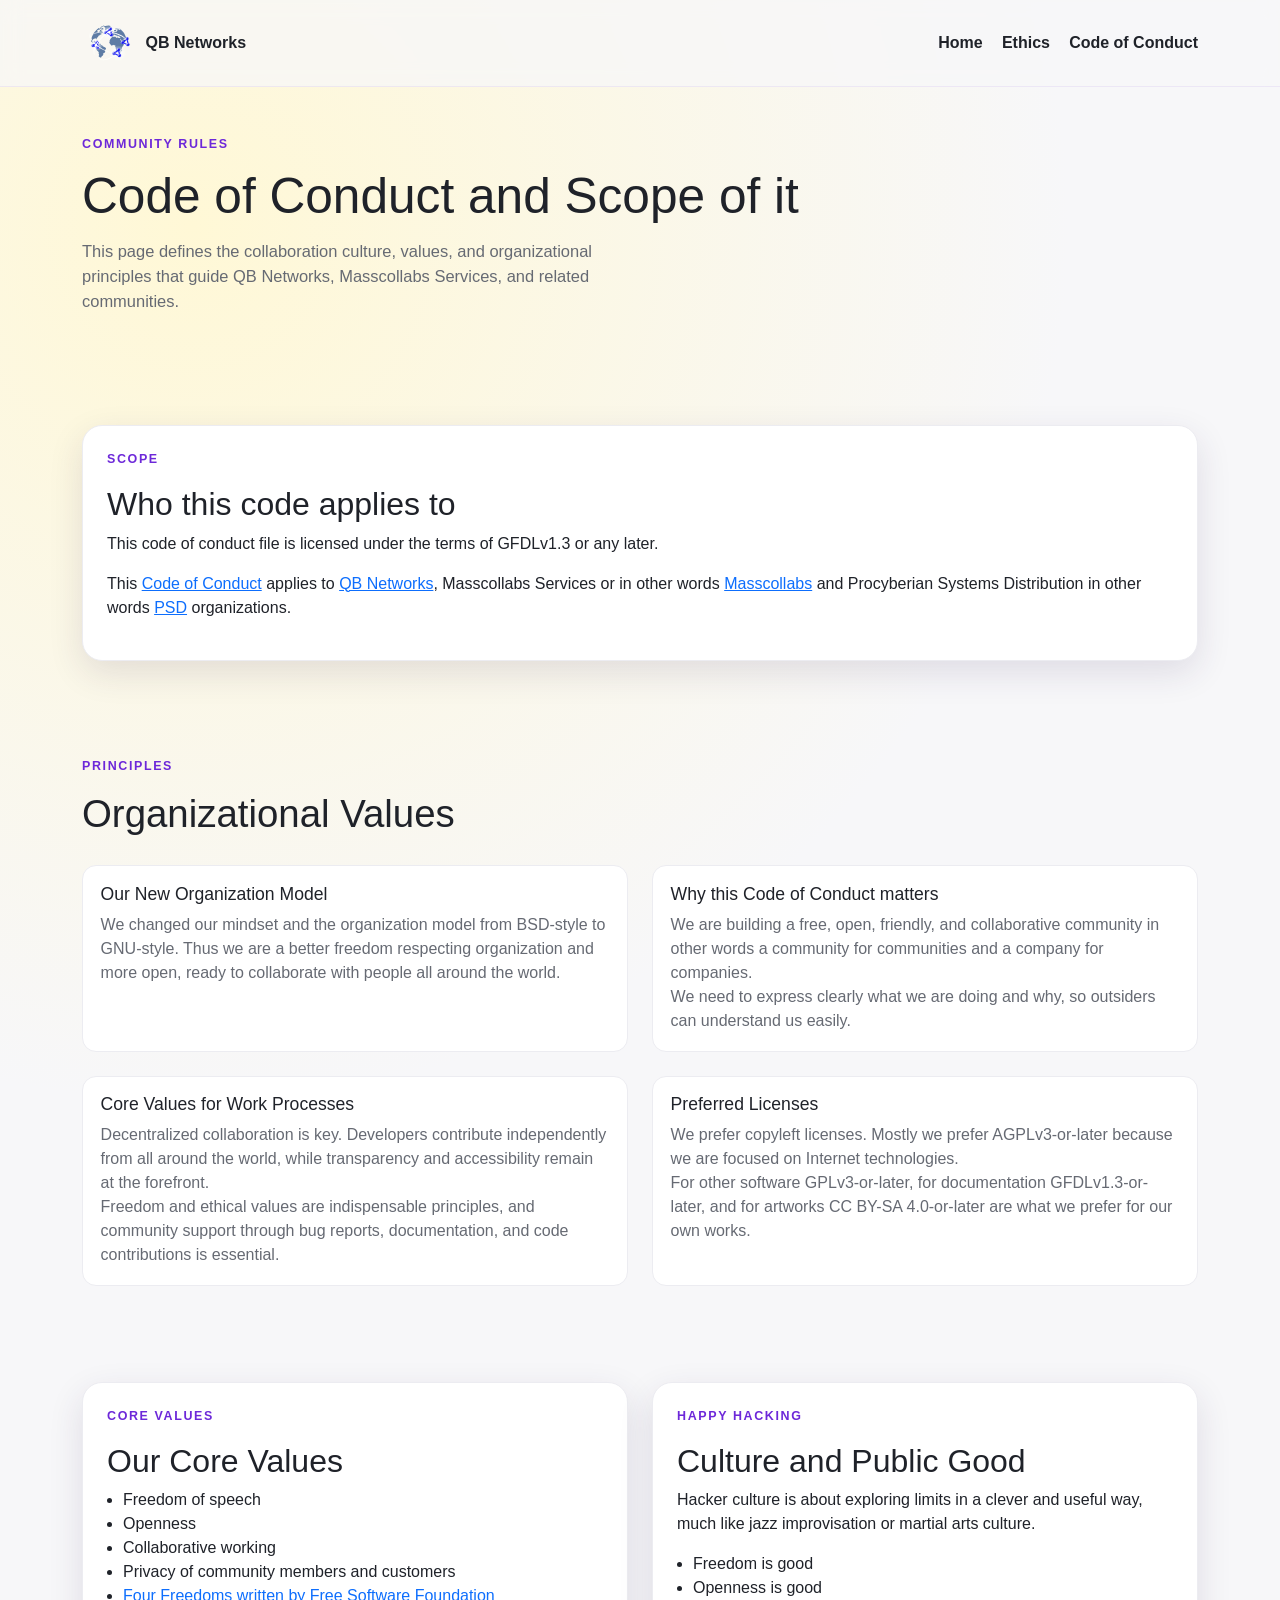
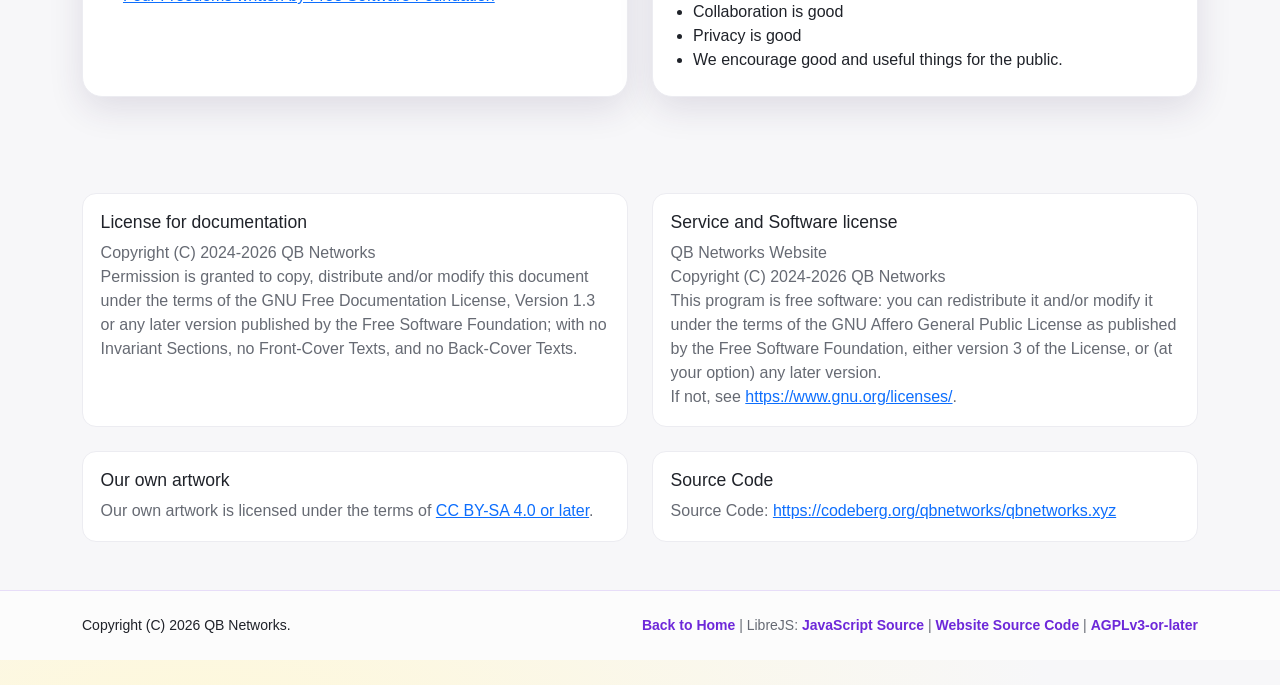
==== coc.html @ 7ae17839 "feat: refresh site structure and licensing links Signed-off-by: Mert Gör <mertgor@qbnetworks.xyz>" ====
<!doctype html>
<!--
QB Networks - modern and mobile-friendly promotional website.
Copyright (C) 2026 QB Networks

This program is free software: you can redistribute it and/or modify
it under the terms of the GNU Affero General Public License as published
by the Free Software Foundation, either version 3 of the License, or
(at your option) any later version.

This program is distributed in the hope that it will be useful,
but WITHOUT ANY WARRANTY; without even the implied warranty of
MERCHANTABILITY or FITNESS FOR A PARTICULAR PURPOSE. See the
GNU Affero General Public License for more details.

You should have received a copy of the GNU Affero General Public License
along with this program. If not, see <https://www.gnu.org/licenses/>.
-->
<html lang="en-US">
<head>
  <meta charset="utf-8">
  <meta name="viewport" content="width=device-width, initial-scale=1">
  <title>QB Networks - Code of Conduct</title>
  <meta name="description" content="QB Networks code of conduct, organizational values, and licensing notes.">

  <link
    href="https://cdn.jsdelivr.net/npm/bootstrap@5.3.3/dist/css/bootstrap.min.css"
    rel="stylesheet"
    integrity="sha384-QWTKZyjpPEjISv5WaRU9OFeRpok6YctnYmDr5pNlyT2bRjXh0JMhjY6hW+ALEwIH"
    crossorigin="anonymous"
  >

  <link rel="stylesheet" href="styles.css">
  <link rel="icon" type="image/svg+xml" href="img/qbnetworks400x400.svg">
  <link rel="jslicense" href="#jslicense-labels1">
</head>
<body>
  <div class="bg-orb orb-a" aria-hidden="true"></div>
  <div class="bg-orb orb-b" aria-hidden="true"></div>

  <header class="site-header" id="top">
    <nav class="container py-3">
      <div class="d-flex align-items-center justify-content-between">
        <a class="brand" href="index.html" aria-label="Home page">
          <img class="brand-mark" src="img/qbnetworks400x400.svg" alt="" aria-hidden="true">
          <span class="brand-text">QB Networks</span>
        </a>

        <button id="menuButton" class="menu-btn" aria-expanded="false" aria-controls="mainMenu">
          Menu
        </button>

        <ul id="mainMenu" class="menu-list">
          <li><a href="index.html">Home</a></li>
          <li><a href="ethics.html">Ethics</a></li>
          <li><a href="coc.html">Code of Conduct</a></li>
        </ul>
      </div>
    </nav>
  </header>

  <main>
    <section class="hero-section container py-5 py-lg-6">
      <div class="row align-items-center g-4">
        <div class="col-lg-8 reveal">
          <p class="eyebrow">Community Rules</p>
          <h1 class="hero-title">Code of Conduct and Scope of it</h1>
          <p class="hero-subtitle">
            This page defines the collaboration culture, values, and organizational principles
            that guide QB Networks, Masscollabs Services, and related communities.
          </p>
        </div>
      </div>
    </section>

    <section class="container py-5">
      <div class="row g-4">
        <div class="col-lg-12 reveal">
          <div class="contact-info">
            <p class="eyebrow">Scope</p>
            <h2>Who this code applies to</h2>
            <p>This code of conduct file is licensed under the terms of GFDLv1.3 or any later.</p>
            <p>
              This <a href="https://codeberg.org/masscollabs/masscollabs/src/branch/master/CODE_OF_CONDUCT.md" target="_blank" rel="noopener noreferrer">Code of Conduct</a>
              applies to <a href="https://source.masscollabs.xyz/qbnetworks" target="_blank" rel="noopener noreferrer">QB Networks</a>,
              Masscollabs Services or in other words <a href="https://source.masscollabs.xyz/masscollabs" target="_blank" rel="noopener noreferrer">Masscollabs</a>
              and Procyberian Systems Distribution in other words <a href="https://source.masscollabs.xyz/procyberian" target="_blank" rel="noopener noreferrer">PSD</a> organizations.
            </p>
          </div>
        </div>
      </div>
    </section>

    <section class="container py-5">
      <div class="section-head reveal">
        <p class="eyebrow">Principles</p>
        <h2>Organizational Values</h2>
      </div>

      <div class="row g-4 mt-1">
        <div class="col-md-6 reveal">
          <article class="feature-card">
            <h3>Our New Organization Model</h3>
            <p>We changed our mindset and the organization model from BSD-style to GNU-style. Thus we are a better freedom respecting organization and more open, ready to collaborate with people all around the world.</p>
          </article>
        </div>
        <div class="col-md-6 reveal">
          <article class="feature-card">
            <h3>Why this Code of Conduct matters</h3>
            <p>We are building a free, open, friendly, and collaborative community in other words a community for communities and a company for companies.</p>
            <p class="mb-0">We need to express clearly what we are doing and why, so outsiders can understand us easily.</p>
          </article>
        </div>
        <div class="col-md-6 reveal">
          <article class="feature-card">
            <h3>Core Values for Work Processes</h3>
            <p>Decentralized collaboration is key. Developers contribute independently from all around the world, while transparency and accessibility remain at the forefront.</p>
            <p class="mb-0">Freedom and ethical values are indispensable principles, and community support through bug reports, documentation, and code contributions is essential.</p>
          </article>
        </div>
        <div class="col-md-6 reveal">
          <article class="feature-card">
            <h3>Preferred Licenses</h3>
            <p>We prefer copyleft licenses. Mostly we prefer AGPLv3-or-later because we are focused on Internet technologies.</p>
            <p class="mb-0">For other software GPLv3-or-later, for documentation GFDLv1.3-or-later, and for artworks CC BY-SA 4.0-or-later are what we prefer for our own works.</p>
          </article>
        </div>
      </div>
    </section>

    <section class="container py-5">
      <div class="row g-4 align-items-stretch">
        <div class="col-lg-6 reveal">
          <div class="contact-info">
            <p class="eyebrow">Core Values</p>
            <h2>Our Core Values</h2>
            <ul class="ps-3 mb-0">
              <li>Freedom of speech</li>
              <li>Openness</li>
              <li>Collaborative working</li>
              <li>Privacy of community members and customers</li>
              <li><a href="https://www.gnu.org/philosophy/free-sw.en.html" target="_blank" rel="noopener noreferrer">Four Freedoms written by Free Software Foundation</a></li>
            </ul>
          </div>
        </div>

        <div class="col-lg-6 reveal">
          <div class="contact-form p-4">
            <p class="eyebrow">Happy Hacking</p>
            <h2>Culture and Public Good</h2>
            <p>Hacker culture is about exploring limits in a clever and useful way, much like jazz improvisation or martial arts culture.</p>
            <ul class="ps-3 mb-0">
              <li>Freedom is good</li>
              <li>Openness is good</li>
              <li>Collaboration is good</li>
              <li>Privacy is good</li>
              <li>We encourage good and useful things for the public.</li>
            </ul>
          </div>
        </div>
      </div>
    </section>

    <section class="container py-5 pb-6">
      <div class="row g-4">
        <div class="col-lg-6 reveal">
          <article class="feature-card">
            <h3>License for documentation</h3>
            <p>Copyright (C) 2024-2026 QB Networks</p>
            <p class="mb-0">Permission is granted to copy, distribute and/or modify this document under the terms of the GNU Free Documentation License, Version 1.3 or any later version published by the Free Software Foundation; with no Invariant Sections, no Front-Cover Texts, and no Back-Cover Texts.</p>
          </article>
        </div>
        <div class="col-lg-6 reveal">
          <article class="feature-card">
            <h3>Service and Software license</h3>
            <p>QB Networks Website<br>Copyright (C) 2024-2026 QB Networks</p>
            <p>This program is free software: you can redistribute it and/or modify it under the terms of the GNU Affero General Public License as published by the Free Software Foundation, either version 3 of the License, or (at your option) any later version.</p>
            <p class="mb-0">If not, see <a href="https://www.gnu.org/licenses/" target="_blank" rel="noopener noreferrer">https://www.gnu.org/licenses/</a>.</p>
          </article>
        </div>
        <div class="col-lg-6 reveal">
          <article class="feature-card">
            <h3>Our own artwork</h3>
            <p class="mb-0">Our own artwork is licensed under the terms of <a href="https://creativecommons.org/licenses/by-sa/4.0/deed.en" target="_blank" rel="noopener noreferrer">CC BY-SA 4.0 or later</a>.</p>
          </article>
        </div>
        <div class="col-lg-6 reveal">
          <article class="feature-card">
            <h3>Source Code</h3>
            <p class="mb-0">Source Code: <a href="https://codeberg.org/qbnetworks/qbnetworks.xyz" target="_blank" rel="noopener noreferrer">https://codeberg.org/qbnetworks/qbnetworks.xyz</a></p>
          </article>
        </div>
      </div>
    </section>
  </main>

  <footer class="site-footer py-4">
    <div class="container d-flex flex-column flex-md-row justify-content-between gap-2">
      <small>Copyright (C) 2026 QB Networks.</small>
      <small class="footer-meta">
        <a href="index.html">Back to Home</a> |
        LibreJS: <a href="script.js">JavaScript Source</a> |
        <a href="https://codeberg.org/qbnetworks/qbnetworks.xyz">Website Source Code</a> |
        <a href="https://www.gnu.org/licenses/agpl-3.0.html">AGPLv3-or-later</a>
      </small>
    </div>
  </footer>

  <table id="jslicense-labels1" class="visually-hidden" aria-hidden="true">
    <tr>
      <td><a href="script.js">script.js</a></td>
      <td><a href="https://www.gnu.org/licenses/agpl-3.0.html">GNU AGPLv3 or later</a></td>
      <td><a href="script.js">Source</a></td>
    </tr>
  </table>

  <script src="script.js"></script>
</body>
</html>
---- styles.css ----
/*
QB Networks - modern and mobile-friendly promotional website.
Copyright (C) 2026 QB Networks

This program is free software: you can redistribute it and/or modify
it under the terms of the GNU Affero General Public License as published
by the Free Software Foundation, either version 3 of the License, or
(at your option) any later version.

This program is distributed in the hope that it will be useful,
but WITHOUT ANY WARRANTY; without even the implied warranty of
MERCHANTABILITY or FITNESS FOR A PARTICULAR PURPOSE. See the
GNU Affero General Public License for more details.

You should have received a copy of the GNU Affero General Public License
along with this program. If not, see <https://www.gnu.org/licenses/>.
*/

:root {
  --bg: #f7f7f9;
  --white: #ffffff;
  --gray-100: #ececf1;
  --gray-500: #666a73;
  --gray-900: #1f2229;
  --yellow: #ffcc29;
  --yellow-strong: #ffb300;
  --purple: #6d28d9;
  --purple-soft: #8854e9;
  --radius-lg: 20px;
  --radius-md: 14px;
  --shadow-soft: 0 12px 35px rgba(49, 34, 79, 0.12);
}

* {
  box-sizing: border-box;
}

html,
body {
  margin: 0;
  padding: 0;
  background: radial-gradient(circle at 15% 10%, #fff8d6 0%, var(--bg) 38%),
              radial-gradient(circle at 85% 8%, #eee5ff 0%, transparent 35%),
              var(--bg);
  color: var(--gray-900);
  font-family: "Segoe UI", "Trebuchet MS", sans-serif;
  scroll-behavior: smooth;
}

body {
  min-height: 100vh;
  position: relative;
  overflow-x: hidden;
}

.py-lg-6 {
  padding-top: 6rem;
  padding-bottom: 6rem;
}

.pb-6 {
  padding-bottom: 6rem;
}

.bg-orb {
  position: fixed;
  border-radius: 999px;
  filter: blur(50px);
  opacity: 0.35;
  z-index: -1;
}

.orb-a {
  width: 260px;
  height: 260px;
  background: var(--yellow);
  top: -70px;
  left: -50px;
}

.orb-b {
  width: 320px;
  height: 320px;
  background: var(--purple-soft);
  right: -100px;
  top: 120px;
}

.site-header {
  position: sticky;
  top: 0;
  z-index: 10;
  -webkit-backdrop-filter: blur(10px);
  backdrop-filter: blur(10px);
  background: rgba(247, 247, 249, 0.75);
  border-bottom: 1px solid rgba(109, 40, 217, 0.08);
  transition: box-shadow 0.25s ease;
}

.site-header.scrolled {
  box-shadow: 0 10px 30px rgba(0, 0, 0, 0.08);
}

.brand {
  text-decoration: none;
  color: inherit;
  display: inline-flex;
  align-items: center;
  gap: 0.6rem;
  font-weight: 700;
}

.brand-mark {
  width: 54px;
  height: 54px;
  border-radius: 0;
  display: block;
  object-fit: cover;
  background: transparent;
  box-shadow: none;
}

.menu-btn {
  display: none;
  border: 0;
  border-radius: 999px;
  background: var(--purple);
  color: var(--white);
  padding: 0.55rem 1rem;
}

.menu-list {
  list-style: none;
  margin: 0;
  padding: 0;
  display: flex;
  align-items: center;
  gap: 1.2rem;
}

.menu-list a {
  text-decoration: none;
  color: var(--gray-900);
  font-weight: 600;
  position: relative;
}

.menu-list a::after {
  content: "";
  position: absolute;
  left: 0;
  bottom: -4px;
  width: 0;
  height: 2px;
  background: linear-gradient(to right, var(--yellow), var(--purple));
  transition: width 0.2s ease;
}

.menu-list a:hover::after,
.menu-list a:focus-visible::after {
  width: 100%;
}

.eyebrow {
  text-transform: uppercase;
  letter-spacing: 0.13em;
  font-size: 0.78rem;
  color: var(--purple);
  font-weight: 700;
}

.hero-title {
  font-size: clamp(2rem, 4vw, 3.1rem);
  line-height: 1.08;
  margin: 0.5rem 0 1rem;
}

.hero-subtitle {
  max-width: 58ch;
  color: var(--gray-500);
  font-size: 1.03rem;
}

.glass-card {
  background: rgba(255, 255, 255, 0.72);
  border: 1px solid rgba(109, 40, 217, 0.15);
  border-radius: var(--radius-lg);
  box-shadow: var(--shadow-soft);
  -webkit-backdrop-filter: blur(8px);
  backdrop-filter: blur(8px);
}

.hero-card {
  padding: 1.4rem;
}

.status-list {
  display: grid;
  gap: 0.7rem;
}

.status-item {
  display: flex;
  align-items: center;
  gap: 0.65rem;
  color: #2f3240;
}

.dot {
  width: 10px;
  height: 10px;
  border-radius: 999px;
  background: var(--yellow-strong);
  box-shadow: 0 0 0 5px rgba(255, 179, 0, 0.18);
}

.section-head h2 {
  margin-bottom: 0;
  font-size: clamp(1.6rem, 3vw, 2.4rem);
}

.feature-card {
  background: var(--white);
  border: 1px solid var(--gray-100);
  border-radius: var(--radius-md);
  padding: 1.1rem;
  height: 100%;
  transition: transform 0.2s ease, box-shadow 0.2s ease, border-color 0.2s ease;
}

.feature-card:hover {
  transform: translateY(-4px);
  border-color: rgba(109, 40, 217, 0.35);
  box-shadow: 0 10px 25px rgba(109, 40, 217, 0.08);
}

.feature-card h3 {
  font-size: 1.1rem;
  margin-bottom: 0.5rem;
}

.feature-card p {
  margin-bottom: 0;
  color: var(--gray-500);
}

.contact-info,
.contact-form {
  background: var(--white);
  border: 1px solid var(--gray-100);
  border-radius: var(--radius-lg);
  box-shadow: var(--shadow-soft);
  height: 100%;
}

.contact-info {
  padding: 1.5rem;
}

.contact-form {
  padding: 1.5rem;
}

.form-control {
  border-radius: 12px;
  border: 1px solid #d7d9de;
  padding: 0.65rem 0.8rem;
}

.form-control:focus {
  border-color: var(--purple-soft);
  box-shadow: 0 0 0 0.2rem rgba(109, 40, 217, 0.18);
}

.btn-primary-custom,
.btn-secondary-custom {
  display: inline-flex;
  align-items: center;
  justify-content: center;
  border-radius: 999px;
  text-decoration: none;
  border: 0;
  font-weight: 700;
  padding: 0.75rem 1.2rem;
}

.btn-primary-custom {
  background: linear-gradient(120deg, var(--yellow), var(--yellow-strong));
  color: #1f1f1f;
}

.btn-primary-custom:hover {
  filter: brightness(1.03);
}

.btn-secondary-custom {
  background: #f2eafd;
  color: #38196f;
  border: 1px solid rgba(109, 40, 217, 0.25);
}

.form-result {
  min-height: 1.5rem;
  color: var(--purple);
  font-weight: 600;
}

.site-footer {
  border-top: 1px solid rgba(109, 40, 217, 0.15);
  background: rgba(255, 255, 255, 0.62);
}

.footer-meta {
  color: var(--gray-500);
}

.footer-meta a {
  color: var(--purple);
  font-weight: 700;
  text-decoration: none;
}

.footer-meta a:hover,
.footer-meta a:focus-visible {
  text-decoration: underline;
}

.reveal {
  opacity: 0;
  transform: translateY(22px);
  transition: opacity 0.55s ease, transform 0.55s ease;
}

.reveal.visible {
  opacity: 1;
  transform: translateY(0);
}

@media (max-width: 991.98px) {
  .menu-btn {
    display: inline-flex;
  }

  .menu-list {
    position: absolute;
    top: 72px;
    right: 1rem;
    width: min(220px, calc(100vw - 2rem));
    flex-direction: column;
    align-items: stretch;
    gap: 0.4rem;
    background: var(--white);
    border: 1px solid var(--gray-100);
    border-radius: 12px;
    box-shadow: 0 16px 40px rgba(0, 0, 0, 0.12);
    padding: 0.7rem;
    display: none;
  }

  .menu-list.open {
    display: flex;
  }

  .menu-list a {
    display: block;
    padding: 0.55rem 0.6rem;
    border-radius: 8px;
  }

  .menu-list a:hover,
  .menu-list a:focus-visible {
    background: #f6f0ff;
  }

}

@media (prefers-reduced-motion: reduce) {
  * {
    animation: none !important;
    transition: none !important;
    scroll-behavior: auto !important;
  }
}
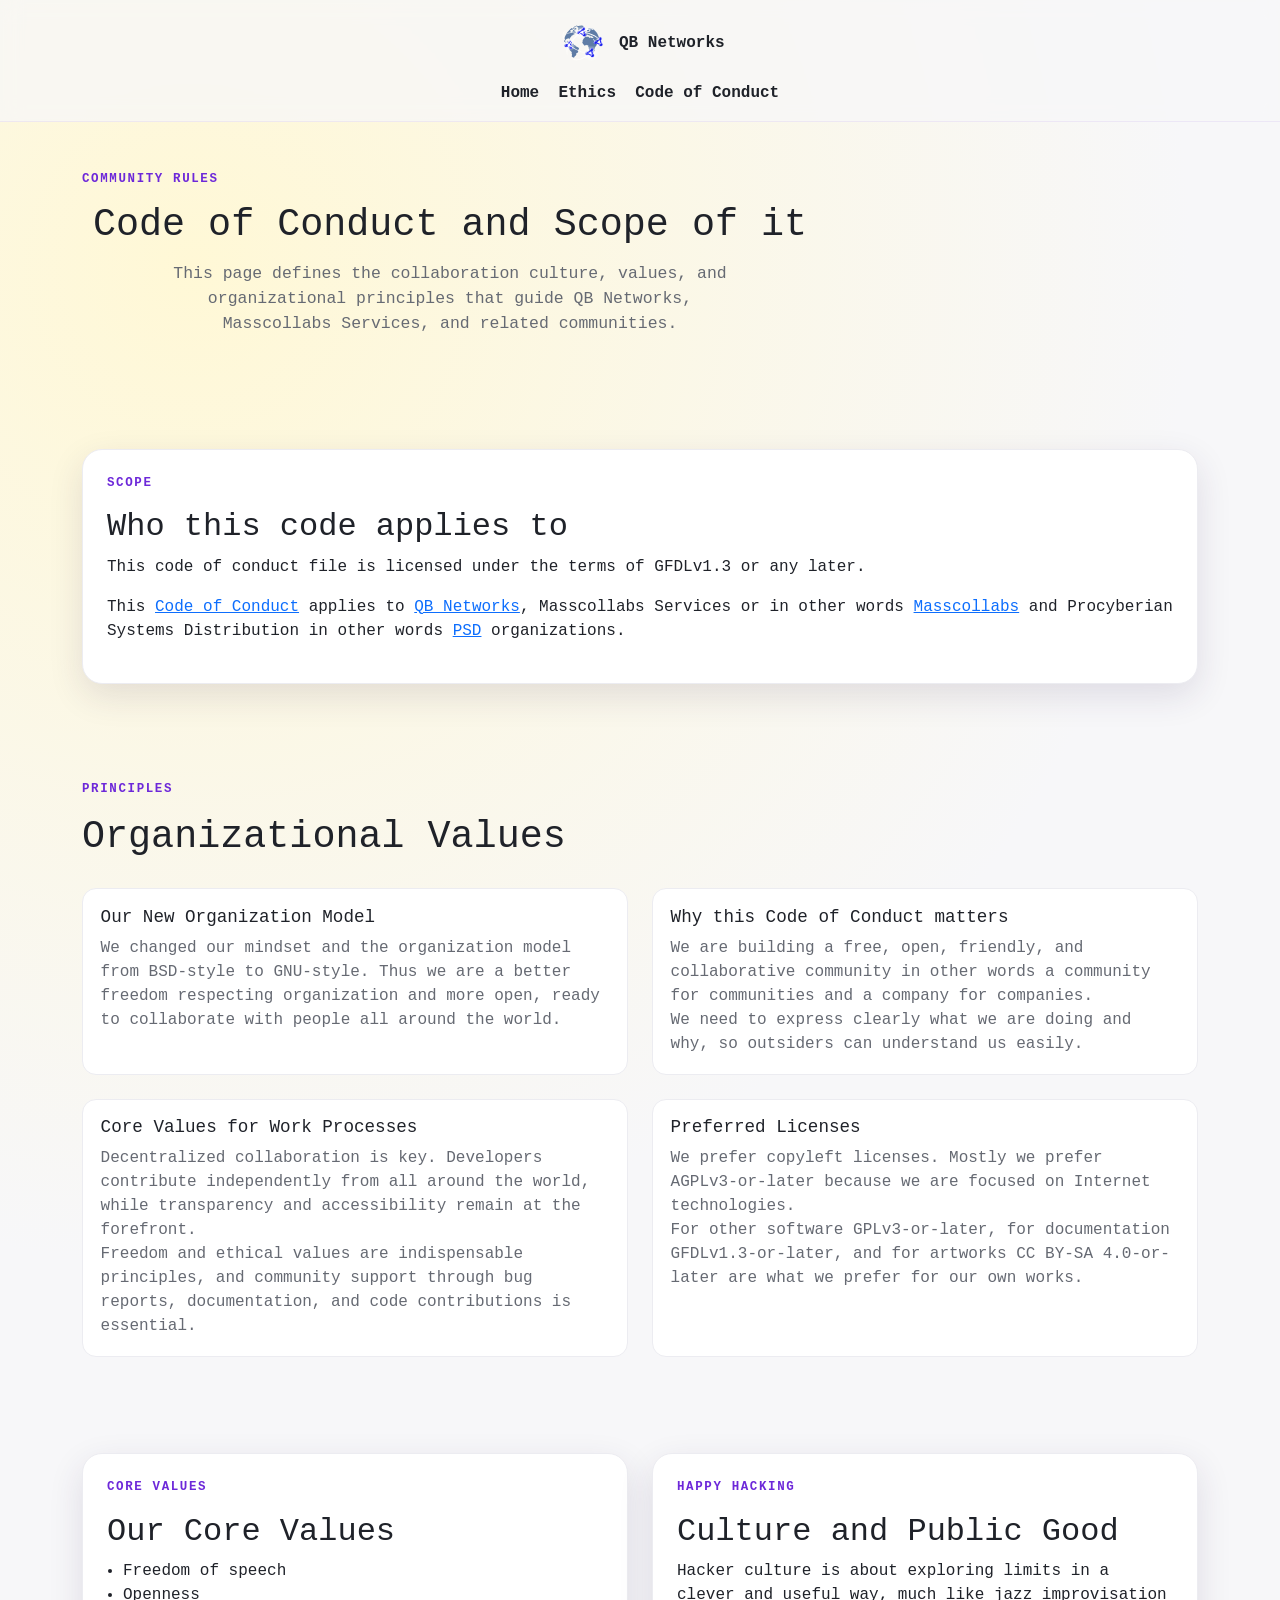
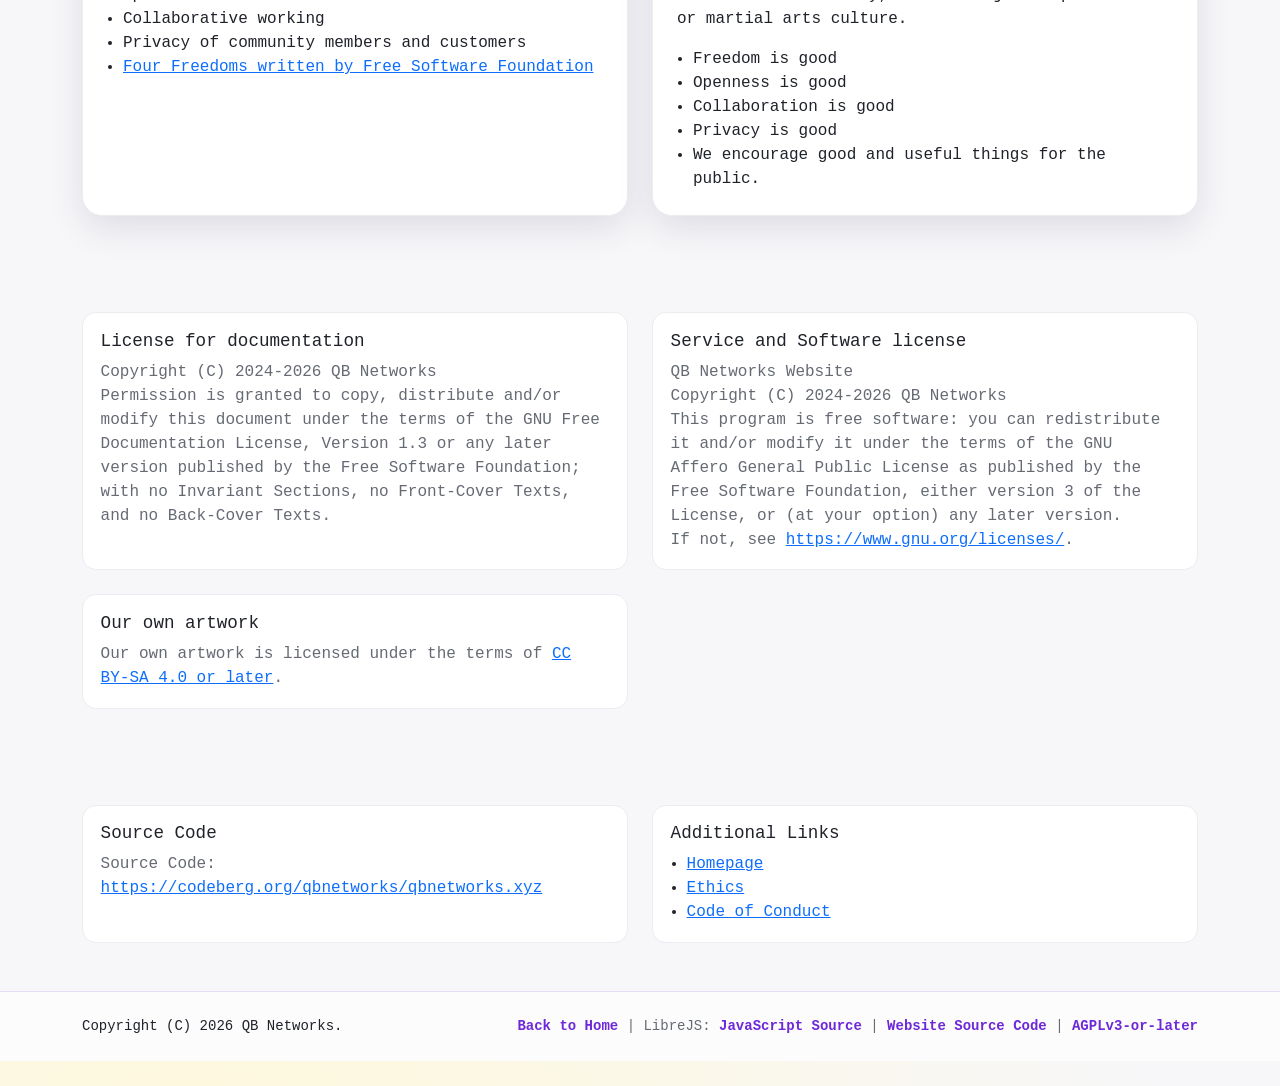
==== commit 95d794ba: "feat: unify centered header layout, typography, and bottom links Signed-off-by: Mert Gör <mertgor@qb" ====
--- a/coc.html
+++ b/coc.html
@@ -40,15 +40,11 @@
 
   <header class="site-header" id="top">
     <nav class="container py-3">
-      <div class="d-flex align-items-center justify-content-between">
+      <div class="header-stack">
         <a class="brand" href="index.html" aria-label="Home page">
           <img class="brand-mark" src="img/qbnetworks400x400.svg" alt="" aria-hidden="true">
           <span class="brand-text">QB Networks</span>
         </a>
-
-        <button id="menuButton" class="menu-btn" aria-expanded="false" aria-controls="mainMenu">
-          Menu
-        </button>
 
         <ul id="mainMenu" class="menu-list">
           <li><a href="index.html">Home</a></li>
@@ -184,10 +180,25 @@
             <p class="mb-0">Our own artwork is licensed under the terms of <a href="https://creativecommons.org/licenses/by-sa/4.0/deed.en" target="_blank" rel="noopener noreferrer">CC BY-SA 4.0 or later</a>.</p>
           </article>
         </div>
+      </div>
+    </section>
+
+    <section id="license" class="container py-5 pb-6">
+      <div class="row g-4">
         <div class="col-lg-6 reveal">
           <article class="feature-card">
             <h3>Source Code</h3>
-            <p class="mb-0">Source Code: <a href="https://codeberg.org/qbnetworks/qbnetworks.xyz" target="_blank" rel="noopener noreferrer">https://codeberg.org/qbnetworks/qbnetworks.xyz</a></p>
+            <p class="mb-0">Source Code: <a href="https://codeberg.org/qbnetworks/qbnetworks.xyz">https://codeberg.org/qbnetworks/qbnetworks.xyz</a></p>
+          </article>
+        </div>
+        <div class="col-lg-6 reveal">
+          <article class="feature-card">
+            <h3>Additional Links</h3>
+            <ul class="mb-0 ps-3">
+              <li><a href="index.html">Homepage</a></li>
+              <li><a href="ethics.html">Ethics</a></li>
+              <li><a href="coc.html">Code of Conduct</a></li>
+            </ul>
           </article>
         </div>
       </div>
--- a/styles.css
+++ b/styles.css
@@ -43,7 +43,7 @@
               radial-gradient(circle at 85% 8%, #eee5ff 0%, transparent 35%),
               var(--bg);
   color: var(--gray-900);
-  font-family: "Segoe UI", "Trebuchet MS", sans-serif;
+  font-family: ui-monospace, "SFMono-Regular", Menlo, Monaco, Consolas, "Liberation Mono", "Courier New", monospace;
   scroll-behavior: smooth;
 }
 
@@ -101,11 +101,22 @@
   box-shadow: 0 10px 30px rgba(0, 0, 0, 0.08);
 }
 
+.header-stack {
+  display: flex;
+  flex-direction: column;
+  align-items: center;
+  justify-content: center;
+  gap: 0.7rem;
+  width: fit-content;
+  margin: 0 auto;
+}
+
 .brand {
   text-decoration: none;
   color: inherit;
   display: inline-flex;
   align-items: center;
+  justify-content: center;
   gap: 0.6rem;
   font-weight: 700;
 }
@@ -131,11 +142,14 @@
 
 .menu-list {
   list-style: none;
-  margin: 0;
+  margin: 0 auto;
   padding: 0;
   display: flex;
   align-items: center;
+  justify-content: center;
+  flex-wrap: wrap;
   gap: 1.2rem;
+  width: fit-content;
 }
 
 .menu-list a {
@@ -170,15 +184,19 @@
 }
 
 .hero-title {
-  font-size: clamp(2rem, 4vw, 3.1rem);
+  font-size: clamp(1.5rem, 3vw, 2.4rem);
   line-height: 1.08;
   margin: 0.5rem 0 1rem;
+  text-align: center;
 }
 
 .hero-subtitle {
   max-width: 58ch;
   color: var(--gray-500);
   font-size: 1.03rem;
+  text-align: center;
+  margin-left: auto;
+  margin-right: auto;
 }
 
 .glass-card {
@@ -337,39 +355,12 @@
 }
 
 @media (max-width: 991.98px) {
-  .menu-btn {
-    display: inline-flex;
+  .menu-list {
+    gap: 0.9rem;
   }
 
-  .menu-list {
-    position: absolute;
-    top: 72px;
-    right: 1rem;
-    width: min(220px, calc(100vw - 2rem));
-    flex-direction: column;
-    align-items: stretch;
-    gap: 0.4rem;
-    background: var(--white);
-    border: 1px solid var(--gray-100);
-    border-radius: 12px;
-    box-shadow: 0 16px 40px rgba(0, 0, 0, 0.12);
-    padding: 0.7rem;
-    display: none;
-  }
-
-  .menu-list.open {
-    display: flex;
-  }
-
   .menu-list a {
-    display: block;
-    padding: 0.55rem 0.6rem;
-    border-radius: 8px;
-  }
-
-  .menu-list a:hover,
-  .menu-list a:focus-visible {
-    background: #f6f0ff;
+    padding: 0.25rem 0.35rem;
   }
 
 }
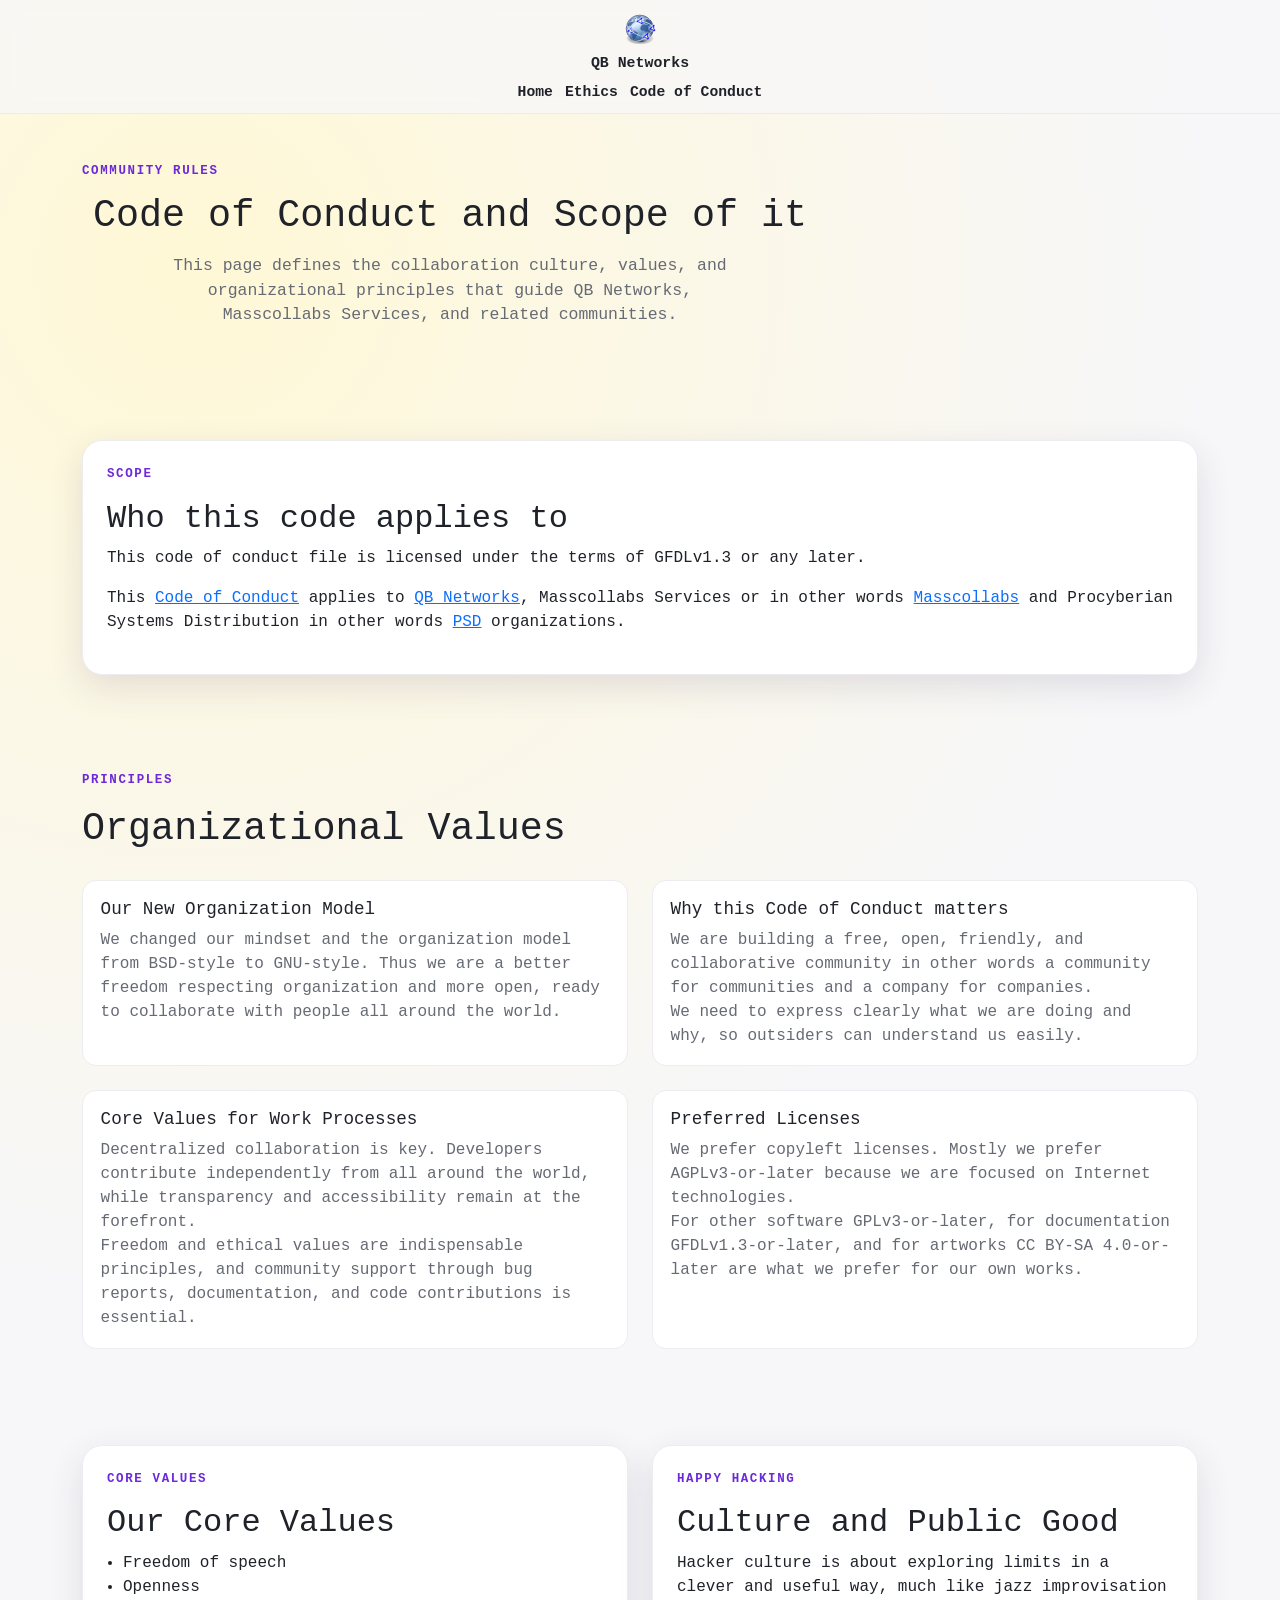
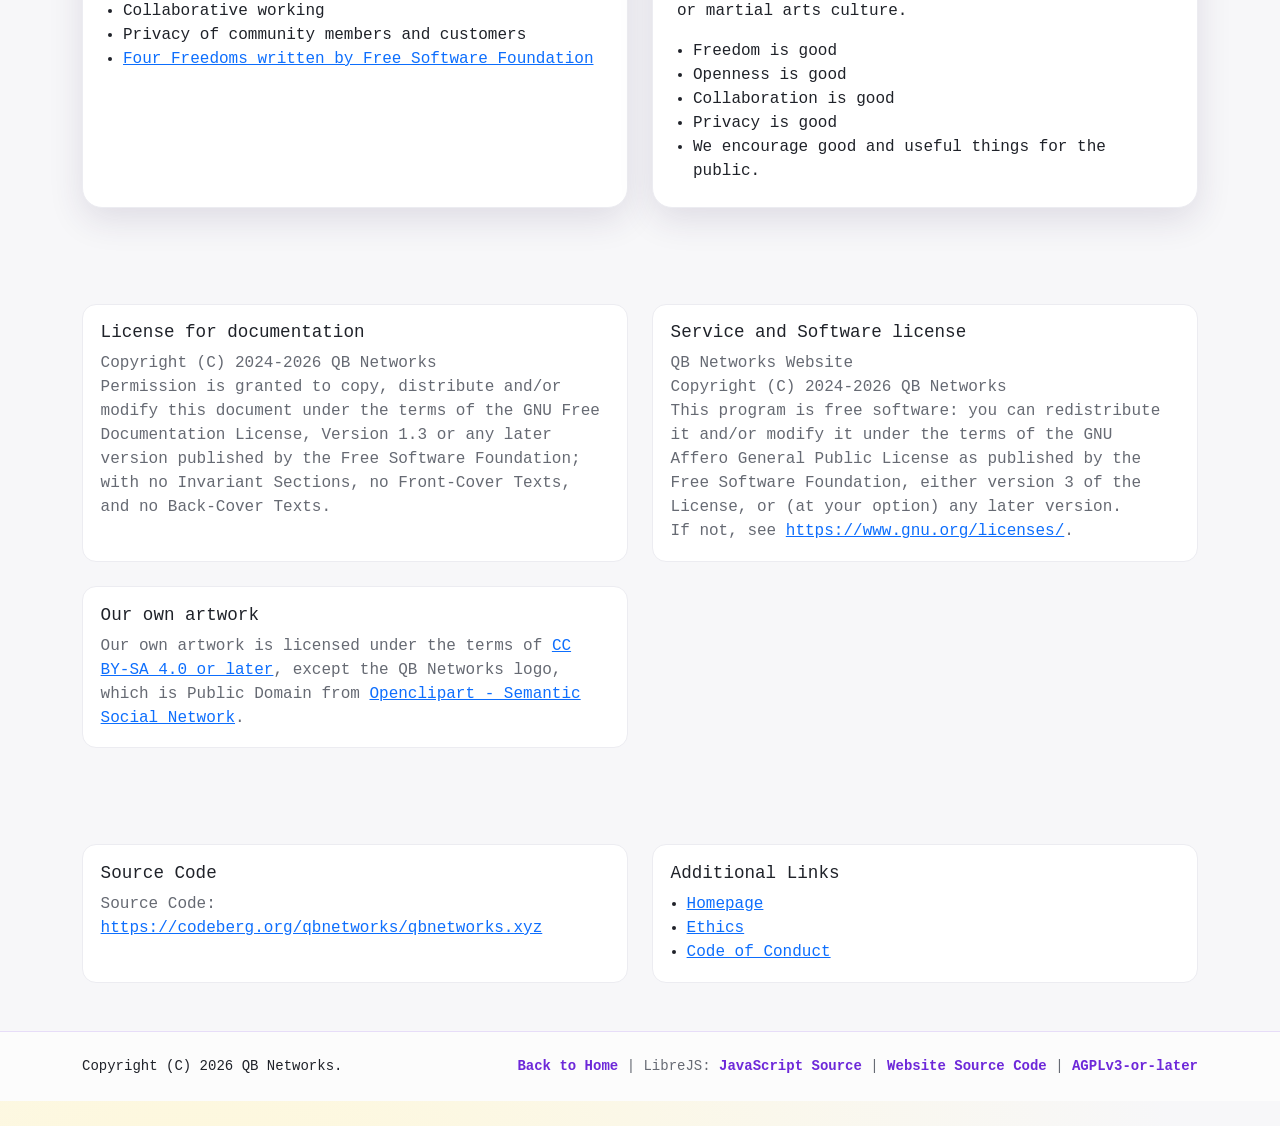
==== commit b0276f1b: "Align ethics references with profile README and improve in-page navigation Signed-off-by: Mert Gör <" ====
--- a/coc.html
+++ b/coc.html
@@ -45,6 +45,10 @@
           <img class="brand-mark" src="img/qbnetworks400x400.svg" alt="" aria-hidden="true">
           <span class="brand-text">QB Networks</span>
         </a>
+
+        <button id="menuButton" class="menu-btn" aria-expanded="false" aria-controls="mainMenu">
+          Menu
+        </button>
 
         <ul id="mainMenu" class="menu-list">
           <li><a href="index.html">Home</a></li>
@@ -177,7 +181,7 @@
         <div class="col-lg-6 reveal">
           <article class="feature-card">
             <h3>Our own artwork</h3>
-            <p class="mb-0">Our own artwork is licensed under the terms of <a href="https://creativecommons.org/licenses/by-sa/4.0/deed.en" target="_blank" rel="noopener noreferrer">CC BY-SA 4.0 or later</a>.</p>
+            <p class="mb-0">Our own artwork is licensed under the terms of <a href="https://creativecommons.org/licenses/by-sa/4.0/deed.en" target="_blank" rel="noopener noreferrer">CC BY-SA 4.0 or later</a>, except the QB Networks logo, which is Public Domain from <a href="https://openclipart.org/detail/62191/semantic-social-network" target="_blank" rel="noopener noreferrer">Openclipart - Semantic Social Network</a>.</p>
           </article>
         </div>
       </div>
--- a/styles.css
+++ b/styles.css
@@ -97,6 +97,11 @@
   transition: box-shadow 0.25s ease;
 }
 
+.site-header nav.container {
+  padding-top: 0.55rem !important;
+  padding-bottom: 0.55rem !important;
+}
+
 .site-header.scrolled {
   box-shadow: 0 10px 30px rgba(0, 0, 0, 0.08);
 }
@@ -106,7 +111,7 @@
   flex-direction: column;
   align-items: center;
   justify-content: center;
-  gap: 0.7rem;
+  gap: 0.35rem;
   width: fit-content;
   margin: 0 auto;
 }
@@ -115,20 +120,26 @@
   text-decoration: none;
   color: inherit;
   display: inline-flex;
+  flex-direction: column;
   align-items: center;
   justify-content: center;
-  gap: 0.6rem;
+  text-align: center;
+  gap: 0.2rem;
   font-weight: 700;
 }
 
 .brand-mark {
-  width: 54px;
-  height: 54px;
+  width: 40px;
+  height: 40px;
   border-radius: 0;
   display: block;
   object-fit: cover;
   background: transparent;
   box-shadow: none;
+}
+
+.brand-text {
+  font-size: 0.93rem;
 }
 
 .menu-btn {
@@ -148,7 +159,7 @@
   align-items: center;
   justify-content: center;
   flex-wrap: wrap;
-  gap: 1.2rem;
+  gap: 0.75rem;
   width: fit-content;
 }
 
@@ -156,6 +167,7 @@
   text-decoration: none;
   color: var(--gray-900);
   font-weight: 600;
+  font-size: 0.92rem;
   position: relative;
 }
 
@@ -354,13 +366,63 @@
   transform: translateY(0);
 }
 
+/* Keep anchor targets visible below the sticky header when navigating by hash links. */
+article[id^="principle-"],
+li[id^="ref-"] {
+  scroll-margin-top: 5.5rem;
+}
+
+article[id^="principle-"]:target,
+li[id^="ref-"]:target {
+  background: #fff4cc;
+  border-radius: 8px;
+}
+
 @media (max-width: 991.98px) {
+  .header-stack {
+    width: 100%;
+    align-items: center;
+  }
+
+  .brand {
+    flex-direction: column;
+    text-align: center;
+    margin: 0 auto;
+  }
+
+  .menu-btn {
+    display: none;
+  }
+
   .menu-list {
-    gap: 0.9rem;
+    display: flex;
+    flex-direction: row;
+    flex-wrap: wrap;
+    align-items: center;
+    justify-content: center;
+    gap: 1rem;
+    width: auto;
+    background: transparent;
+    border: 0;
+    box-shadow: none;
+    padding: 0;
+  }
+
+  .menu-list {
+    margin: 0 auto;
   }
 
   .menu-list a {
-    padding: 0.25rem 0.35rem;
+    display: block;
+    width: auto;
+    text-align: center;
+    padding: 0.25rem 0.3rem;
+    border-radius: 8px;
+  }
+
+  .menu-list a:hover,
+  .menu-list a:focus-visible {
+    background: #f6f0ff;
   }
 
 }
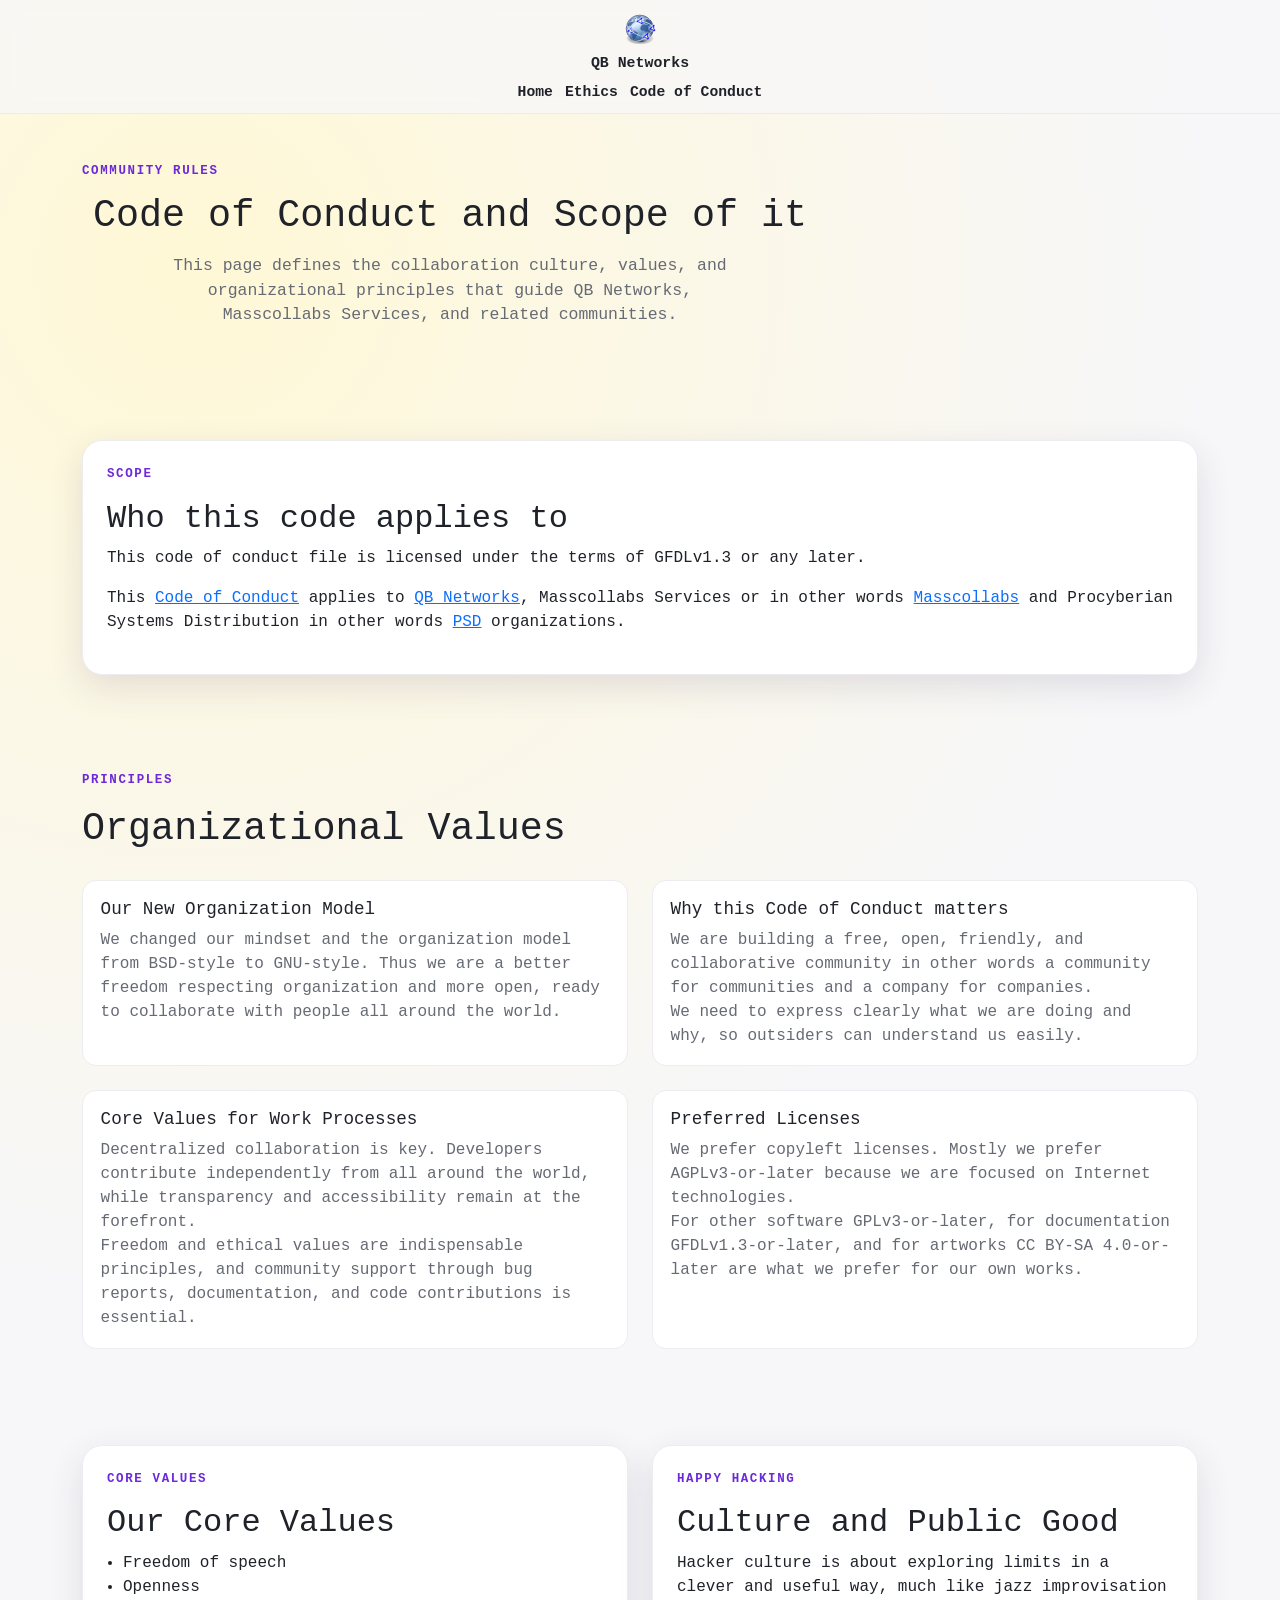
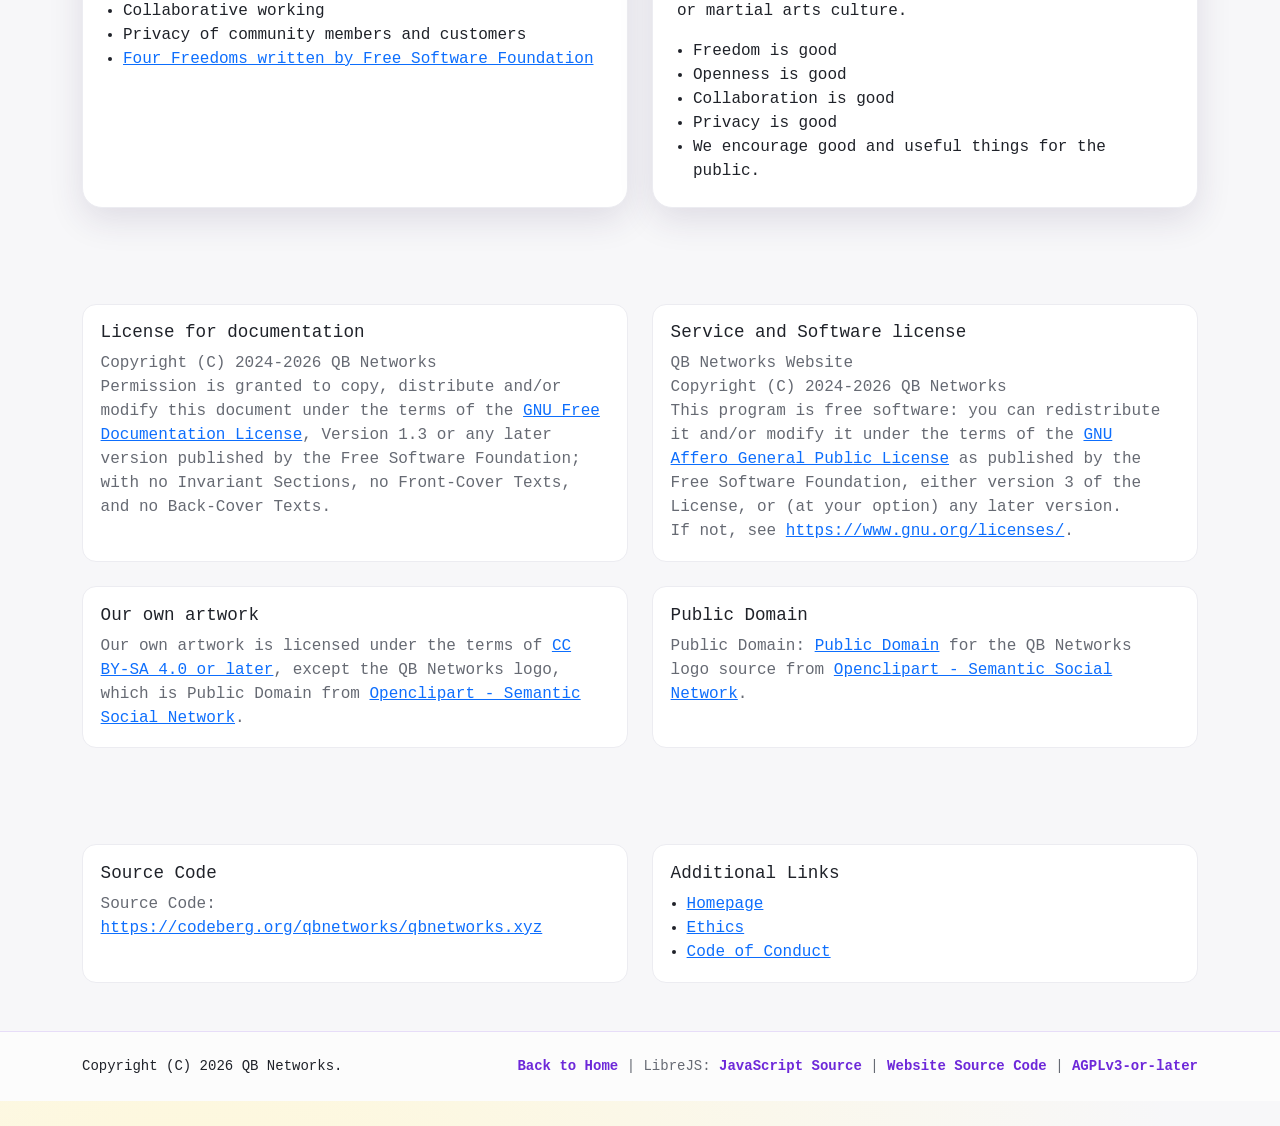
==== commit 0c9c2171: "Link license references and document updates Signed-off-by: Mert Gör <mertgor@qbnetworks.xyz>" ====
--- a/coc.html
+++ b/coc.html
@@ -167,14 +167,14 @@
           <article class="feature-card">
             <h3>License for documentation</h3>
             <p>Copyright (C) 2024-2026 QB Networks</p>
-            <p class="mb-0">Permission is granted to copy, distribute and/or modify this document under the terms of the GNU Free Documentation License, Version 1.3 or any later version published by the Free Software Foundation; with no Invariant Sections, no Front-Cover Texts, and no Back-Cover Texts.</p>
+            <p class="mb-0">Permission is granted to copy, distribute and/or modify this document under the terms of the <a href="https://www.gnu.org/licenses/fdl-1.3.html" target="_blank" rel="noopener noreferrer">GNU Free Documentation License</a>, Version 1.3 or any later version published by the Free Software Foundation; with no Invariant Sections, no Front-Cover Texts, and no Back-Cover Texts.</p>
           </article>
         </div>
         <div class="col-lg-6 reveal">
           <article class="feature-card">
             <h3>Service and Software license</h3>
             <p>QB Networks Website<br>Copyright (C) 2024-2026 QB Networks</p>
-            <p>This program is free software: you can redistribute it and/or modify it under the terms of the GNU Affero General Public License as published by the Free Software Foundation, either version 3 of the License, or (at your option) any later version.</p>
+            <p>This program is free software: you can redistribute it and/or modify it under the terms of the <a href="https://www.gnu.org/licenses/agpl-3.0.html" target="_blank" rel="noopener noreferrer">GNU Affero General Public License</a> as published by the Free Software Foundation, either version 3 of the License, or (at your option) any later version.</p>
             <p class="mb-0">If not, see <a href="https://www.gnu.org/licenses/" target="_blank" rel="noopener noreferrer">https://www.gnu.org/licenses/</a>.</p>
           </article>
         </div>
@@ -182,6 +182,12 @@
           <article class="feature-card">
             <h3>Our own artwork</h3>
             <p class="mb-0">Our own artwork is licensed under the terms of <a href="https://creativecommons.org/licenses/by-sa/4.0/deed.en" target="_blank" rel="noopener noreferrer">CC BY-SA 4.0 or later</a>, except the QB Networks logo, which is Public Domain from <a href="https://openclipart.org/detail/62191/semantic-social-network" target="_blank" rel="noopener noreferrer">Openclipart - Semantic Social Network</a>.</p>
+          </article>
+        </div>
+        <div class="col-lg-6 reveal">
+          <article class="feature-card">
+            <h3>Public Domain</h3>
+            <p class="mb-0">Public Domain: <a href="https://creativecommons.org/publicdomain/mark/1.0/" target="_blank" rel="noopener noreferrer">Public Domain</a> for the QB Networks logo source from <a href="https://openclipart.org/detail/62191/semantic-social-network" target="_blank" rel="noopener noreferrer">Openclipart - Semantic Social Network</a>.</p>
           </article>
         </div>
       </div>
